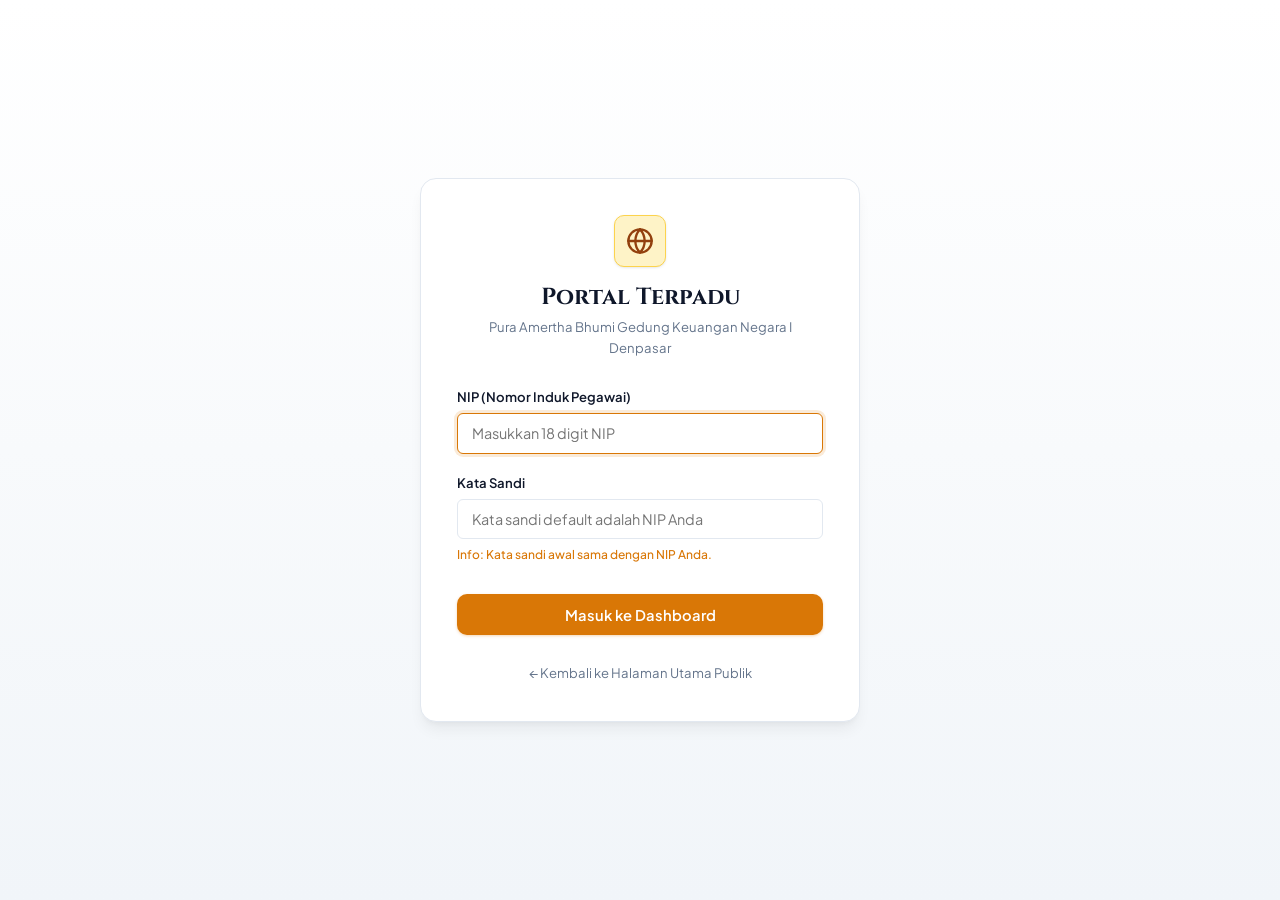
==== admin.html @ b2fc0543 "init" ====
<!DOCTYPE html>
<html lang="id">
<head>
  <meta charset="UTF-8">
  <meta name="viewport" content="width=device-width, initial-scale=1.0">
  <title>Dashboard Portal Terpadu | Pura Amertha Bhumi GKN I Denpasar</title>
  <link rel="icon" href="data:image/svg+xml,<svg xmlns=%22http://www.w3.org/2000/svg%22 viewBox=%220 0 24 24%22 fill=%22none%22 stroke=%22%23D97706%22 stroke-width=%222%22 stroke-linecap=%22round%22 stroke-linejoin=%22round%22><circle cx=%2212%22 cy=%2212%22 r=%2210%22 fill=%22%23FFFBEB%22/><line x1=%222%22 y1=%2212%22 x2=%2222%22 y2=%2212%22/><path d=%22M12 2a15.3 15.3 0 0 1 4 10 15.3 15.3 0 0 1-4 10 15.3 15.3 0 0 1-4-10 15.3 15.3 0 0 1 4-10z%22/></svg>">
  <link rel="stylesheet" href="css/dashboard.css">
</head>
<body>

  <!-- MOBILE SIDEBAR BACKDROP -->
  <div class="sidebar-backdrop" id="sidebarBackdrop"></div>

  <!-- SIDEBAR NAVIGATION -->
  <aside class="sidebar" id="dashboardSidebar">
    <div class="sidebar-header">
      <div class="sidebar-emblem">
        <svg class="icon" viewBox="0 0 24 24">
          <circle cx="12" cy="12" r="10"></circle>
          <path d="M12 2a14.5 14.5 0 0 0 0 20 14.5 14.5 0 0 0 0-20"></path>
          <path d="M2 12h20"></path>
        </svg>
      </div>
      <div>
        <div class="sidebar-title">Pura Amertha Bhumi</div>
        <div class="sidebar-sub">Integrated Portal</div>
      </div>
    </div>

    <nav class="sidebar-nav">
      <div class="nav-category">Navigasi Utama</div>
      <button class="nav-tab-btn member-only-nav" data-tab="tab-beranda-umat" id="navBerandaUmat" style="display: none;">
        <svg class="icon-sm" viewBox="0 0 24 24"><path d="m3 9 9-7 9 7v11a2 2 0 0 1-2 2H5a2 2 0 0 1-2-2z"></path><polyline points="9 22 9 12 15 12 15 22"></polyline></svg>
        <span>Beranda Umat</span>
      </button>
      <button class="nav-tab-btn active admin-only-nav" data-tab="tab-overview">
        <svg class="icon-sm" viewBox="0 0 24 24"><rect x="3" y="3" width="7" height="7"></rect><rect x="14" y="3" width="7" height="7"></rect><rect x="14" y="14" width="7" height="7"></rect><rect x="3" y="14" width="7" height="7"></rect></svg>
        <span>Ringkasan Dashboard</span>
      </button>

      <div class="nav-category admin-only-nav">Keumatan & CRM</div>
      <button class="nav-tab-btn admin-only-nav" data-tab="tab-crm">
        <svg class="icon-sm" viewBox="0 0 24 24"><path d="M16 21v-2a4 4 0 0 0-4-4H6a4 4 0 0 0-4 4v2"></path><circle cx="9" cy="7" r="4"></circle><path d="M22 21v-2a4 4 0 0 0-3-3.87"></path><path d="M16 3.13a4 4 0 0 1 0 7.75"></path></svg>
        <span>CRM Data Umat</span>
      </button>
      <button class="nav-tab-btn admin-only-nav" data-tab="tab-agenda">
        <svg class="icon-sm" viewBox="0 0 24 24"><rect x="3" y="4" width="18" height="18" rx="2" ry="2"></rect><line x1="16" y1="2" x2="16" y2="6"></line><line x1="8" y1="2" x2="8" y2="6"></line><line x1="3" y1="10" x2="21" y2="10"></line></svg>
        <span>Kegiatan Pura</span>
      </button>

      <div class="nav-category admin-only-nav">Publikasi & CMS</div>
      <button class="nav-tab-btn admin-only-nav" data-tab="tab-artikel">
        <svg class="icon-sm" viewBox="0 0 24 24"><path d="M4 22h16a2 2 0 0 0 2-2V4a2 2 0 0 0-2-2H8a2 2 0 0 0-2 2v16a2 2 0 0 1-2 2Zm0 0a2 2 0 0 1-2-2v-9c0-1.1.9-2 2-2h2"></path><path d="M18 14h-8"></path><path d="M15 18h-5"></path><path d="M10 6h8v4h-8V6Z"></path></svg>
        <span>CMS Warta & Artikel</span>
      </button>
      <button class="nav-tab-btn admin-only-nav" data-tab="tab-galeri">
        <svg class="icon-sm" viewBox="0 0 24 24"><rect width="18" height="18" x="3" y="3" rx="2" ry="2"></rect><circle cx="9" cy="9" r="2"></circle><path d="m21 15-3.086-3.086a2 2 0 0 0-2.828 0L6 21"></path></svg>
        <span>CMS Galeri Foto</span>
      </button>

      <div class="nav-category admin-only-nav">Keuangan Pura</div>
      <button class="nav-tab-btn admin-only-nav" data-tab="tab-kas">
        <svg class="icon-sm" viewBox="0 0 24 24"><circle cx="12" cy="12" r="10"></circle><path d="M16 8h-6a2 2 0 1 0 0 4h4a2 2 0 1 1 0 4H8"></path><line x1="12" y1="6" x2="12" y2="8"></line><line x1="12" y1="16" x2="12" y2="18"></line></svg>
        <span>Kas & Dana Punia</span>
      </button>
      <button class="nav-tab-btn admin-only-nav" data-tab="tab-audit-kas">
        <svg class="icon-sm" viewBox="0 0 24 24"><path d="M14 2H6a2 2 0 0 0-2 2v16a2 2 0 0 0 2 2h12a2 2 0 0 0 2-2V8z"></path><polyline points="14 2 14 8 20 8"></polyline><line x1="16" y1="13" x2="8" y2="13"></line><line x1="16" y1="17" x2="8" y2="17"></line><polyline points="10 9 9 9 8 9"></polyline></svg>
        <span>Log & Audit Kas</span>
      </button>

      <div class="nav-category">Komunikasi & Akun</div>
      <button class="nav-tab-btn" data-tab="tab-pengumuman" id="navPengumuman">
        <svg class="icon-sm" viewBox="0 0 24 24">
          <path d="M18 8A6 6 0 0 0 6 8c0 7-3 9-3 9h18s-3-2-3-9"></path>
          <path d="M13.73 21a2 2 0 0 1-3.46 0"></path>
        </svg>
        <span>Pengumuman Umat</span>
      </button>
      <button class="nav-tab-btn" data-tab="tab-profil" id="navProfil">
        <svg class="icon-sm" viewBox="0 0 24 24">
          <path d="M19 21v-2a4 4 0 0 0-4-4H9a4 4 0 0 0-4 4v2"></path>
          <circle cx="12" cy="7" r="4"></circle>
        </svg>
        <span>Edit Profil Saya</span>
      </button>
    </nav>

    <div class="sidebar-footer">
      <a href="index.html" class="back-portal-btn">
        <svg class="icon-sm" viewBox="0 0 24 24"><circle cx="12" cy="12" r="10"></circle><line x1="2" y1="12" x2="22" y2="12"></line><path d="M12 2a15.3 15.3 0 0 1 4 10 15.3 15.3 0 0 1-4 10 15.3 15.3 0 0 1-4-10 15.3 15.3 0 0 1 4-10z"></path></svg>
        <span>Lihat Portal Publik</span>
      </a>
    </div>
  </aside>

  <!-- MAIN WRAPPER -->
  <div class="main-wrapper">
    <!-- TOPBAR -->
    <header class="topbar">
      <div class="topbar-left">
        <button class="sidebar-mobile-toggle" id="sidebarMobileToggle" aria-label="Toggle Sidebar">
          <svg class="icon" viewBox="0 0 24 24">
            <line x1="3" y1="12" x2="21" y2="12"></line>
            <line x1="3" y1="6" x2="21" y2="6"></line>
            <line x1="3" y1="18" x2="21" y2="18"></line>
          </svg>
        </button>
        <div class="topbar-breadcrumb">
          <span style="font-size: 0.88rem; font-weight: 600; color: var(--text-main);">Pura Amertha Bhumi</span>
          <span style="font-size: 0.75rem; color: var(--text-muted); margin-left: 0.5rem; display: inline-block;">• GKN I Denpasar</span>
        </div>
      </div>

      <div class="topbar-user">
        <div class="user-profile-badge">
          <div class="user-avatar" id="topbarUserAvatar">PB</div>
          <div class="user-details">
            <span class="user-name" id="topbarUserName">Nama Pengguna</span>
            <span class="user-role-tag" id="topbarUserRole">Peran</span>
          </div>
        </div>

        <button class="btn-logout" id="btnLogout">
          Keluar
        </button>
      </div>
    </header>

    <!-- CONTENT AREA -->
    <main class="content-area">

      <!-- ===================================================================
           TAB 0: BERANDA KHUSUS ANGGOTA UMAT (TRANSPARANSI KAS & AGENDA)
           =================================================================== -->
      <section class="tab-pane" id="tab-beranda-umat">
        <div class="view-header">
          <div>
            <h2 id="berandaUmatGreeting">Om Swastyastu, Umat Sedharma</h2>
            <p>Selamat datang di Portal Umat Pura Amertha Bhumi GKN I Denpasar. Akses transparansi kas pura dan agenda persembahyangan bersama.</p>
          </div>
        </div>

        <!-- 3 KPI Grid Transparansi Kas Pura -->
        <div class="kpi-grid" style="margin-bottom: 2rem;">
          <div class="kpi-card">
            <div class="kpi-header">
              <span class="kpi-title">Saldo Kas Pura Saat Ini</span>
              <span class="kpi-badge green">Kas Terkini</span>
            </div>
            <div class="kpi-value" id="umatKasSaldo" style="color: #059669;">Rp 0</div>
            <div class="kpi-footer">
              <span>Dana terkelola transparan</span>
              <span style="font-weight: 600; color: #059669;">Terverifikasi</span>
            </div>
          </div>

          <div class="kpi-card">
            <div class="kpi-header">
              <span class="kpi-title">Total Pemasukan Punia</span>
              <span class="kpi-badge green">+ Masuk</span>
            </div>
            <div class="kpi-value" id="umatKasPemasukan" style="color: #0284C7;">Rp 0</div>
            <div class="kpi-footer">
              <span>Punia rutin & donasi umat</span>
              <span style="color: #0284C7; font-weight: 500;">Bulan Ini</span>
            </div>
          </div>

          <div class="kpi-card">
            <div class="kpi-header">
              <span class="kpi-title">Total Pengeluaran Kas</span>
              <span class="kpi-badge" style="background: #FEF2F2; color: #DC2626; border-color: #FECACA;">- Alokasi</span>
            </div>
            <div class="kpi-value" id="umatKasPengeluaran" style="color: #DC2626;">Rp 0</div>
            <div class="kpi-footer">
              <span>Upakara, banten & sarana</span>
              <span style="color: #DC2626; font-weight: 500;">Bulan Ini</span>
            </div>
          </div>
        </div>

        <!-- Layout 2 Kolom: Transparansi Pengeluaran & Agenda Terdekat -->
        <div class="content-grid-2col" style="gap: 1.5rem;">
          <!-- Kolom 1: Transparansi Pengeluaran Terkini -->
          <div class="editor-card" style="margin-bottom: 0;">
            <div style="display: flex; justify-content: space-between; align-items: center; margin-bottom: 1rem; border-bottom: 1px solid var(--border-subtle); padding-bottom: 0.75rem;">
              <div>
                <h3 style="margin: 0; font-size: 1.05rem;">Alokasi Pengeluaran Kas Terkini</h3>
                <p style="margin: 0.2rem 0 0 0; font-size: 0.8rem; color: var(--text-muted);">Laporan transparansi penggunaan dana punia untuk keperluan pura</p>
              </div>
              <span class="status-badge active" style="font-size: 0.72rem;">Transparan</span>
            </div>

            <div class="table-responsive">
              <table class="data-table" style="font-size: 0.82rem;">
                <thead>
                  <tr>
                    <th>Tanggal</th>
                    <th>Pos Kategori</th>
                    <th>Keterangan Keperluan</th>
                    <th style="text-align: right;">Nominal</th>
                  </tr>
                </thead>
                <tbody id="umatPengeluaranTableBody">
                  <!-- Rendered dynamically -->
                </tbody>
              </table>
            </div>
          </div>

          <!-- Kolom 2: Agenda Acara Terdekat (Tanpa Satker Ngayah) -->
          <div class="editor-card" style="margin-bottom: 0;">
            <div style="display: flex; justify-content: space-between; align-items: center; margin-bottom: 1rem; border-bottom: 1px solid var(--border-subtle); padding-bottom: 0.75rem;">
              <div>
                <h3 style="margin: 0; font-size: 1.05rem;">Agenda & Jadwal Kegiatan Terdekat</h3>
                <p style="margin: 0.2rem 0 0 0; font-size: 0.8rem; color: var(--text-muted);">Jadwal persembahyangan bersama seluruh umat di pura</p>
              </div>
              <button type="button" id="btnShortcutPengumuman" class="btn-action-sm" style="color: var(--primary);">Lihat Pengumuman</button>
            </div>

            <div id="umatAgendaList" style="display: flex; flex-direction: column; gap: 0.85rem;">
              <!-- Rendered dynamically -->
            </div>
          </div>
        </div>
      </section>

      <!-- ===================================================================
           TAB 1: RINGKASAN OVERVIEW
           =================================================================== -->
      <section class="tab-pane active" id="tab-overview">
        <div class="view-header">
          <div>
            <h2>Ringkasan Operasional Pura</h2>
            <p>Statistik real-time umat terdaftar, saldo kas punia, publikasi warta, dan agenda kegiatan pura.</p>
          </div>
        </div>

        <!-- KPI Grid -->
        <div class="kpi-grid">
          <div class="kpi-card">
            <div class="kpi-header">
              <span class="kpi-title">Total Umat Terdaftar</span>
              <span class="kpi-badge green">Aktif</span>
            </div>
            <div class="kpi-value" id="kpiTotalUmat">352</div>
            <div class="kpi-footer">Pegawai & Non-Pegawai GKN I</div>
          </div>

          <div class="kpi-card">
            <div class="kpi-header">
              <span class="kpi-title">Saldo Kas Punia</span>
              <span class="kpi-badge gold">Terkini</span>
            </div>
            <div class="kpi-value" id="kpiSaldoPunia">Rp 47.300.000</div>
            <div class="kpi-footer">Kas Resmi Pura Amertha Bhumi</div>
          </div>

          <div class="kpi-card">
            <div class="kpi-header">
              <span class="kpi-title">Agenda Mendatang</span>
              <span class="kpi-badge gold">Segera</span>
            </div>
            <div class="kpi-value" style="font-size: 1.35rem;">Piodalan Sasih Kadasa</div>
            <div class="kpi-footer">Jadwal Persembahyangan Bersama</div>
          </div>

          <div class="kpi-card">
            <div class="kpi-header">
              <span class="kpi-title">Artikel Terbit (CMS)</span>
              <span class="kpi-badge green">Online</span>
            </div>
            <div class="kpi-value" id="kpiTotalArtikel">4</div>
            <div class="kpi-footer">Warta & Dharma Wacana Publik</div>
          </div>
        </div>

        <!-- Quick Info Grid -->
        <div style="display: grid; grid-template-columns: 1.2fr 0.8fr; gap: 1.5rem;" class="cms-grid">
          <div class="editor-card">
            <h3>Informasi Terkini Pengurus Pura</h3>
            <p style="color: var(--text-secondary); font-size: 0.88rem; margin-bottom: 1.25rem;">
              Selamat datang di Dashboard Terpadu Pura Amertha Bhumi GKN I Denpasar. Sistem ini menghubungkan database pendaftaran umat dari seluruh kantor vertikal Kementerian Keuangan di Gedung Keuangan Negara I Denpasar, transparansi kas punia, dan sistem publikasi konten otomatis ke Google Drive.
            </p>
            <div style="background: var(--bg-accent-soft); border-left: 3px solid var(--primary); padding: 0.85rem 1rem; border-radius: 4px; font-size: 0.82rem; color: var(--primary-dark);">
              <strong>Tips Efisiensi Foto:</strong> Fitur unggah foto dokumentasi di menu <em>CMS Galeri Foto</em> otomatis memperkecil ukuran foto kamera ponsel Anda sehingga kapasitas Google Drive Pura tetap hemat dan tidak boros kuota!
            </div>
          </div>

          <div class="editor-card">
            <h3>Distribusi Satker Umat GKN I</h3>
            <ul style="list-style: none; display: flex; flex-direction: column; gap: 0.65rem; font-size: 0.85rem;">
              <li style="display: flex; justify-content: space-between; border-bottom: 1px solid var(--border-color); padding-bottom: 0.35rem;">
                <span style="color: var(--text-secondary);">DJP (KPP Denpasar Timur & Barat, Kanwil)</span>
                <strong style="color: var(--primary-dark);">142 Umat</strong>
              </li>
              <li style="display: flex; justify-content: space-between; border-bottom: 1px solid var(--border-color); padding-bottom: 0.35rem;">
                <span style="color: var(--text-secondary);">DJBC (KPPBC Denpasar & Kanwil Bali)</span>
                <strong style="color: var(--primary-dark);">88 Umat</strong>
              </li>
              <li style="display: flex; justify-content: space-between; border-bottom: 1px solid var(--border-color); padding-bottom: 0.35rem;">
                <span style="color: var(--text-secondary);">DJKN (KPKNL Denpasar & Kanwil)</span>
                <strong style="color: var(--primary-dark);">54 Umat</strong>
              </li>
              <li style="display: flex; justify-content: space-between; border-bottom: 1px solid var(--border-color); padding-bottom: 0.35rem;">
                <span style="color: var(--text-secondary);">DJPb & BDK Denpasar</span>
                <strong style="color: var(--primary-dark);">45 Umat</strong>
              </li>
              <li style="display: flex; justify-content: space-between;">
                <span style="color: var(--text-secondary);">PPNPN & Tenaga Pendukung</span>
                <strong style="color: var(--primary-dark);">23 Umat</strong>
              </li>
            </ul>
          </div>
        </div>
      </section>

      <!-- ===================================================================
           TAB 2: CRM DATA UMAT
           =================================================================== -->
      <section class="tab-pane" id="tab-crm">
        <div class="view-header">
          <div>
            <h2>Database Keumatan (CRM Umat)</h2>
            <p>Kelola seluruh data pegawai dan non-pegawai umat Hindu yang terdaftar di lingkungan GKN I Denpasar.</p>
          </div>
          <div style="display: flex; gap: 0.5rem; align-items: center;">
            <button class="btn btn-primary btn-sm" id="btnTambahAnggota" style="display: none;">
              <svg class="icon-sm" viewBox="0 0 24 24"><line x1="12" y1="5" x2="12" y2="19"></line><line x1="5" y1="12" x2="19" y2="12"></line></svg>
              Tambah Anggota
            </button>
            <button class="btn btn-outline btn-sm" id="btnExportCrm">
              Ekspor Data
            </button>
          </div>
        </div>

        <div class="table-card">
          <div class="table-toolbar">
            <div class="table-filters" style="display: flex; gap: 0.75rem; align-items: center; flex-wrap: wrap;">
              <div style="display: flex; align-items: center; gap: 0.4rem;">
                <label style="font-size: 0.8rem; color: var(--text-muted);">Satker:</label>
                <select class="filter-select" id="crmSatkerFilter">
                  <option value="ALL">Semua Satuan Kerja</option>
                  <option value="DJP">DJP (Pajak)</option>
                  <option value="DJBC">DJBC (Bea Cukai)</option>
                  <option value="DJKN">DJKN (Kekayaan Negara)</option>
                  <option value="DJPb">DJPb (Perbendaharaan)</option>
                  <option value="BDK">BDK Denpasar</option>
                </select>
              </div>
              <div style="display: flex; align-items: center; gap: 0.4rem;">
                <label style="font-size: 0.8rem; color: var(--text-muted);">Status:</label>
                <select class="filter-select" id="crmStatusFilter">
                  <option value="ALL">Semua Status</option>
                  <option value="Aktif">Aktif</option>
                  <option value="Menunggu Verifikasi">Menunggu Verifikasi</option>
                  <option value="Nonaktif">Nonaktif (Pensiun/Mutasi)</option>
                </select>
              </div>
              <div style="display: flex; align-items: center; gap: 0.4rem;">
                <label style="font-size: 0.8rem; color: var(--text-muted);">Peran:</label>
                <select class="filter-select" id="crmRoleFilter">
                  <option value="ALL">Semua Peran</option>
                  <option value="admin">Super Admin</option>
                  <option value="secretary">Sekretaris</option>
                  <option value="finance">Bendahara</option>
                  <option value="humas">Humas & Publikasi</option>
                  <option value="member">Anggota Umat</option>
                </select>
              </div>
            </div>

            <div>
              <input type="text" placeholder="Filter nama / NIP..." class="form-control-dash" id="crmSearchInput" style="width: 200px; padding: 0.4rem 0.75rem; font-size: 0.82rem;">
            </div>
          </div>

          <div class="table-responsive">
            <table class="data-table">
              <thead>
                <tr>
                  <th>Nama</th>
                  <th>Asal Satker</th>
                  <th>Peran Akun</th>
                  <th>Kontak WA</th>
                  <th>Status</th>
                  <th style="text-align: center; width: 190px;">Aksi</th>
                </tr>
              </thead>
              <tbody id="crmTableBody">
                <!-- Rendered dynamically -->
              </tbody>
            </table>
          </div>
        </div>
      </section>

      <!-- ===================================================================
           TAB 3: CMS WARTA & ARTIKEL
           =================================================================== -->
      <section class="tab-pane" id="tab-artikel">
        <div class="view-header">
          <div>
            <h2>CMS Warta & Artikel</h2>
            <p>Tulis artikel rohani, liputan upacara, dan pengumuman untuk ditampilkan di halaman depan.</p>
          </div>
        </div>

        <div class="cms-grid">
          <!-- Editor Form -->
          <div class="editor-card" id="articleEditorCard">
            <div style="display: flex; align-items: center; justify-content: space-between; margin-bottom: 1rem;">
              <h3 id="formArticleHeading" style="margin: 0;">Tulis Artikel Baru</h3>
              <span id="badgeEditMode" style="display: none; background: rgba(59, 130, 246, 0.15); color: #2563EB; border: 1px solid rgba(59, 130, 246, 0.3); padding: 0.2rem 0.6rem; border-radius: 9999px; font-size: 0.72rem; font-weight: 700;">Mode Edit</span>
            </div>

            <div id="articleEditBanner" style="display: none; background: rgba(59, 130, 246, 0.08); border: 1px solid rgba(59, 130, 246, 0.25); border-radius: 8px; padding: 0.75rem 1rem; margin-bottom: 1rem; align-items: center; justify-content: space-between;">
              <div style="font-size: 0.82rem; color: #1E40AF;">
                Sedang mengedit: <strong id="articleEditTitleText"></strong>
              </div>
              <button type="button" id="btnCancelEditArticle" class="btn-action-sm" style="background: #FFFFFF; color: #475569; border-color: #CBD5E1; cursor: pointer;">Batal Edit</button>
            </div>

            <form id="formCmsArticle">
              <input type="hidden" id="editArticleIndex" value="-1">

              <div class="form-group-dash">
                <label for="artTitle">Judul Artikel *</label>
                <input type="text" id="artTitle" name="artTitle" class="form-control-dash" placeholder="Contoh: Makna Filosofis Piodalan Rahina Purnama" required>
              </div>

              <div style="display: grid; grid-template-columns: 1fr 1fr; gap: 1rem;">
                <div class="form-group-dash">
                  <label for="artCategory">Kategori *</label>
                  <select id="artCategory" name="artCategory" class="form-control-dash">
                    <option value="Warta Kegiatan">Warta Kegiatan</option>
                    <option value="Dharma Wacana">Dharma Wacana</option>
                    <option value="Liputan Upacara">Liputan Upacara</option>
                    <option value="Informasi Hari Raya">Informasi Hari Raya</option>
                  </select>
                </div>
                <div class="form-group-dash">
                  <label for="artStatus">Status Publikasi</label>
                  <select id="artStatus" name="artStatus" class="form-control-dash">
                    <option value="Published">Published (Tayang)</option>
                    <option value="Draft">Draft (Simpan Sementara)</option>
                  </select>
                </div>
              </div>

              <div class="form-group-dash">
                <label for="artImage">URL Foto Sampul (Thumbnail)</label>
                <input type="url" id="artImage" name="artImage" class="form-control-dash" placeholder="https://... atau biarkan kosong untuk gambar default">
              </div>

              <!-- Pin as Hero Article Spotlight -->
              <div class="form-group-dash" style="background: rgba(212, 160, 36, 0.08); border: 1px solid rgba(212, 160, 36, 0.25); border-radius: 8px; padding: 0.75rem 1rem;">
                <label for="artIsHero" style="display: flex; align-items: center; gap: 0.6rem; cursor: pointer; margin: 0; font-weight: 600; color: #B45309;">
                  <input type="checkbox" id="artIsHero" name="artIsHero" style="width: 18px; height: 18px; accent-color: #D97706; cursor: pointer;">
                  <span>📌 Sematkan sebagai <strong>Berita Utama (Hero Front End)</strong></span>
                </label>
                <p style="font-size: 0.75rem; color: var(--text-muted); margin: 0.35rem 0 0 1.8rem;">
                  Artikel ini akan disorot besar di bagian depan portal utama secara terpisah dari katalog warta reguler.
                </p>
              </div>

              <div class="form-group-dash">
                <label for="artContent">Isi Teks Artikel *</label>
                <textarea id="artContent" name="artContent" class="form-control-dash" placeholder="Tuliskan materi berita, warta kegiatan, atau dharma wacana di sini..." required></textarea>
              </div>

              <button type="submit" id="btnSubmitArticleForm" class="btn btn-primary" style="width: 100%;">
                Simpan & Publikasikan Artikel
              </button>
            </form>
          </div>

          <!-- Existing Articles List -->
          <div class="editor-card">
            <h3>Daftar Artikel Aktif</h3>
            <div class="table-responsive">
              <table class="data-table" style="font-size: 0.82rem;">
                <thead>
                  <tr>
                    <th>Judul</th>
                    <th>Kategori</th>
                    <th>Tanggal</th>
                    <th>Status</th>
                    <th>Sorotan Depan</th>
                    <th>Aksi</th>
                  </tr>
                </thead>
                <tbody id="cmsArticlesTableBody">
                  <!-- Rendered dynamically -->
                </tbody>
              </table>
                  <!-- Rendered dynamically -->
                </tbody>
              </table>
            </div>
          </div>
        </div>
      </section>

      <!-- ===================================================================
           TAB 4: CMS GALERI FOTO (SMART CLIENT-SIDE RESIZER)
           =================================================================== -->
      <section class="tab-pane" id="tab-galeri">
        <div class="view-header">
          <div>
            <h2>CMS Galeri & Dokumentasi Kegiatan</h2>
            <p>Unggah foto kegiatan pura dengan kompresi otomatis untuk menghemat ruang Google Drive.</p>
          </div>
        </div>

        <div class="cms-grid">
          <!-- Upload Form with Smart Resizer -->
          <div class="editor-card">
            <h3>Unggah Foto Dokumentasi Baru</h3>
            <form id="formCmsGallery">
              <div class="form-group-dash">
                <label for="galTitle">Keterangan / Nama Kegiatan *</label>
                <input type="text" id="galTitle" name="galTitle" class="form-control-dash" placeholder="Contoh: Persembahyangan Bersama Rahina Tilem" required>
              </div>

              <div class="form-group-dash">
                <label>Pilih Berkas Foto (Otomatis Di-Resize)</label>
                <input type="file" id="galleryFileInput" accept="image/*" style="display: none;">
                <div class="upload-dropzone" id="galleryDropzone">
                  <div class="dropzone-icon">
                    <svg class="icon-lg" viewBox="0 0 24 24"><path d="M21 15v4a2 2 0 0 1-2 2H5a2 2 0 0 1-2-2v-4"></path><polyline points="17 8 12 3 7 8"></polyline><line x1="12" y1="3" x2="12" y2="15"></line></svg>
                  </div>
                  <div class="dropzone-text">Klik di sini untuk memilih foto kamera/ponsel</div>
                  <div class="dropzone-hint">⚡ Foto otomatis dikompresi ke 1280px (Hemat ~85% Drive)</div>
                </div>

                <!-- Preview Box & Statistics -->
                <div class="preview-container" id="galleryPreviewBox" style="display: none;">
                  <img src="" class="preview-img" id="galleryPreviewImg" alt="Preview">
                  <div class="preview-stats" id="galleryPreviewStats">
                    <!-- Stats populated via JS -->
                  </div>
                </div>
              </div>

              <div class="form-group-dash">
                <label for="galExternalUrl">Atau Masukkan URL Gambar Eksternal</label>
                <input type="url" id="galExternalUrl" name="galExternalUrl" class="form-control-dash" placeholder="https://...">
              </div>

              <button type="submit" class="btn btn-primary" style="width: 100%;">
                Unggah & Simpan ke Galeri Pura
              </button>
            </form>
          </div>

          <!-- Existing Gallery Grid -->
          <div class="editor-card">
            <h3>Foto Galeri Tersimpan</h3>
            <div style="display: grid; grid-template-columns: repeat(auto-fill, minmax(130px, 1fr)); gap: 0.85rem;" id="cmsGalleryGrid">
              <!-- Rendered dynamically -->
            </div>
          </div>
        </div>
      </section>

      <!-- ===================================================================
           TAB 5: KAS & DANA PUNIA
           =================================================================== -->
      <section class="tab-pane" id="tab-kas">
        <div class="view-header" style="flex-wrap: wrap; gap: 1rem;">
          <div>
            <h2>Buku Kas & Dana Punia</h2>
            <p>Catatan mutasi pemasukan dan pengeluaran kas Pura Amertha Bhumi GKN I Denpasar.</p>
          </div>
          <div style="display: flex; align-items: center; gap: 1.25rem;">
            <div style="text-align: right; background: var(--bg-card); padding: 0.5rem 1rem; border-radius: var(--radius-md); border: 1px solid var(--border-color);">
              <div style="font-size: 0.72rem; text-transform: uppercase; letter-spacing: 0.5px; color: var(--text-muted); font-weight: 600;">Saldo Riil Kas</div>
              <div style="font-size: 1.4rem; font-weight: 700; color: #059669;" id="dashKasSaldo">Rp 0</div>
            </div>
            <button class="btn btn-primary" id="btnOpenKasModal" style="display: inline-flex; align-items: center; gap: 0.5rem; white-space: nowrap;">
              <svg class="icon-sm" viewBox="0 0 24 24"><line x1="12" y1="5" x2="12" y2="19"></line><line x1="5" y1="12" x2="19" y2="12"></line></svg>
              <span>Catat Transaksi Baru</span>
            </button>
          </div>
        </div>

        <div class="editor-card" style="margin-top: 0.5rem;">
          <div style="display: flex; justify-content: space-between; align-items: center; margin-bottom: 1rem; flex-wrap: wrap; gap: 0.75rem;">
            <h3 style="margin: 0; font-size: 1.1rem;">Buku Kas Terkini</h3>
            <div style="display: flex; gap: 0.75rem; align-items: center;">
              <select id="filterKasJenis" class="form-control" style="width: 150px; font-size: 0.85rem; padding: 0.4rem 0.65rem;">
                <option value="ALL">Semua Mutasi</option>
                <option value="Masuk">Pemasukan (+)</option>
                <option value="Keluar">Pengeluaran (-)</option>
              </select>
            </div>
          </div>
          <div class="table-responsive">
            <table class="data-table" style="font-size: 0.85rem; width: 100%;">
              <thead>
                <tr>
                  <th style="width: 110px;">Tanggal</th>
                  <th style="width: 95px;">Jenis</th>
                  <th style="width: 165px;">Kategori</th>
                  <th>Keterangan</th>
                  <th style="width: 150px; text-align: right;">Nominal</th>
                  <th style="text-align: center; width: 130px;">Aksi</th>
                </tr>
              </thead>
              <tbody id="kasTableBody">
                <!-- Rendered dynamically -->
              </tbody>
            </table>
          </div>
        </div>
      </section>

      <!-- ===================================================================
           TAB AUDIT KAS: LOG & AUDIT MUTASI KAS (UNTUK PENGURUS / AUDIT)
           =================================================================== -->
      <section class="tab-pane" id="tab-audit-kas">
        <div class="view-header">
          <div>
            <h2>Log & Audit Transaksi Kas</h2>
            <p>Jejak rekam akuntabilitas mutasi keuangan pura. Mencatat setiap penambahan dan penghapusan transaksi beserta alasan untuk keperluan audit internal.</p>
          </div>
          <div style="display: flex; gap: 0.5rem;">
            <button class="btn btn-secondary" id="btnExportAuditLog">
              <svg class="icon-sm" viewBox="0 0 24 24"><path d="M21 15v4a2 2 0 0 1-2 2H5a2 2 0 0 1-2-2v-4"></path><polyline points="7 10 12 15 17 10"></polyline><line x1="12" y1="15" x2="12" y2="3"></line></svg>
              Ekspor Log Audit
            </button>
          </div>
        </div>

        <div class="editor-card">
          <div style="display: flex; justify-content: space-between; align-items: center; margin-bottom: 1.25rem; flex-wrap: wrap; gap: 0.75rem;">
            <div style="display: flex; gap: 0.75rem; align-items: center;">
              <select id="filterAuditAction" class="form-control" style="width: 170px; font-size: 0.85rem;">
                <option value="ALL">Semua Aksi</option>
                <option value="TAMBAH">Tambah Transaksi</option>
                <option value="HAPUS">Hapus Transaksi</option>
              </select>
            </div>
            <div style="color: var(--text-muted); font-size: 0.8rem;" id="auditLogCount">
              Menampilkan riwayat aktivitas
            </div>
          </div>

          <div class="table-responsive">
            <table class="data-table" style="font-size: 0.82rem;">
              <thead>
                <tr>
                  <th style="width: 150px;">Waktu & Tanggal</th>
                  <th>Aktor (Pengurus)</th>
                  <th style="width: 100px; text-align: center;">Aksi</th>
                  <th>Rincian Transaksi</th>
                  <th>Alasan / Keterangan Audit</th>
                </tr>
              </thead>
              <tbody id="auditTableBody">
                <!-- Rendered dynamically -->
              </tbody>
            </table>
          </div>
        </div>
      </section>

      <!-- ===================================================================
           TAB 6: JADWAL KEGIATAN PURA AMERTHA BHUMI
           =================================================================== -->
      <section class="tab-pane" id="tab-agenda">
        <div class="view-header">
          <div>
            <h2>Jadwal Kegiatan Pura Amertha Bhumi</h2>
            <p>Jadwal persembahyangan bersama, upacara rerahinan, dan kegiatan keumatan seluruh umat Pura Amertha Bhumi GKN I Denpasar.</p>
          </div>
        </div>

        <div class="cms-card">
          <div class="cms-card-header" style="display: flex; justify-content: space-between; align-items: center; flex-wrap: wrap; gap: 0.75rem;">
            <div>
              <h3 style="margin: 0; font-size: 1.15rem;">Jadwal Kegiatan Pura Amertha Bhumi</h3>
              <p style="margin: 0.25rem 0 0 0; font-size: 0.82rem; color: var(--text-muted);">Daftar persembahyangan bersama, upacara rerahinan, dan kegiatan keumatan di Pura Amertha Bhumi.</p>
            </div>
            <div id="agendaAdminAction">
              <button class="btn btn-primary" id="btnTambahAgenda">
                <svg class="icon-sm" viewBox="0 0 24 24"><line x1="12" y1="5" x2="12" y2="19"></line><line x1="5" y1="12" x2="19" y2="12"></line></svg>
                <span>+ Tambah Kegiatan Baru</span>
              </button>
            </div>
          </div>
          <div class="table-responsive">
            <table class="data-table">
              <thead>
                <tr>
                  <th>Nama Kegiatan</th>
                  <th>Hari / Tanggal</th>
                  <th>Waktu</th>
                  <th>Lokasi</th>
                  <th>Keterangan / Dresscode</th>
                  <th id="thAgendaAksi" style="text-align: center; width: 130px;">Aksi</th>
                </tr>
              </thead>
              <tbody id="agendaTableBody">
                <!-- Diisi otomatis oleh js/admin.js -->
              </tbody>
            </table>
          </div>
        </div>
      </section>

      <!-- ===================================================================
           TAB: PENGUMUMAN & BROADCAST UMAT
           =================================================================== -->
      <section class="tab-pane" id="tab-pengumuman">
        <div class="view-header">
          <div>
            <h2>Pengumuman & Broadcast Umat</h2>
            <p>Informasi resmi, agenda kegiatan ngayah, dan rerahinan dari Pengurus Pura Amertha Bhumi.</p>
          </div>
          <div id="broadcastAdminAction" style="display: none;">
            <button class="btn btn-primary" id="btnToggleBroadcastForm">
              <svg class="icon-sm" viewBox="0 0 24 24"><line x1="12" y1="5" x2="12" y2="19"></line><line x1="5" y1="12" x2="19" y2="12"></line></svg>
              <span>Buat Siaran Baru (Sekretaris)</span>
            </button>
          </div>
        </div>

        <!-- Form Broadcast Baru (Khusus Role Sekretaris & Admin) -->
        <div class="cms-card" id="broadcastCreatorBox" style="display: none; margin-bottom: 2rem; border-left: 4px solid var(--primary);">
          <div class="cms-card-header">
            <div>
              <h3>Buat Siaran Pengumuman Resmi (Sekretaris)</h3>
              <p>Pesan ini akan disiarkan ke seluruh umat di dashboard anggota dan portal internal.</p>
            </div>
          </div>
          <form id="broadcastForm" style="padding: 1.5rem;">
            <div class="form-row">
              <div class="form-group" style="flex: 2;">
                <label for="broadcastJudul">Judul Pengumuman *</label>
                <input type="text" id="broadcastJudul" required placeholder="Contoh: Jadwal Ngayah Persiapan Piodalan Padmasana...">
              </div>
              <div class="form-group" style="flex: 1;">
                <label for="broadcastKategori">Kategori Label *</label>
                <select id="broadcastKategori" required>
                  <option value="kegiatan">Kegiatan & Ngayah</option>
                  <option value="penting">Penting / Mendesak</option>
                  <option value="rerahinan">Rerahinan & Puja</option>
                  <option value="umum">Umum & Warta</option>
                </select>
              </div>
            </div>

            <div class="form-row">
              <div class="form-group" style="flex: 1;">
                <label for="broadcastTanggal">Tanggal Pelaksanaan / Berlaku</label>
                <input type="text" id="broadcastTanggal" placeholder="Contoh: Sabtu, 28 Oktober 2026 atau Segera">
              </div>
              <div class="form-group" style="flex: 1;">
                <label for="broadcastLink">Tautan Eksternal / WhatsApp Group (Opsional)</label>
                <input type="url" id="broadcastLink" placeholder="https://chat.whatsapp.com/... atau link Drive">
              </div>
              <div class="form-group" style="flex: 0.7; display: flex; flex-direction: column; justify-content: flex-end;">
                <label style="display: flex; align-items: center; gap: 0.5rem; cursor: pointer; font-size: 0.85rem; padding-bottom: 0.65rem;">
                  <input type="checkbox" id="broadcastPinned" checked>
                  <strong>Sematkan di Atas (Pin)</strong>
                </label>
              </div>
            </div>

            <div class="form-group">
              <label for="broadcastIsi">Isi Pengumuman Lengkap *</label>
              <textarea id="broadcastIsi" rows="4" required placeholder="Tuliskan detail pengumuman, pembagian giliran satker, pakaian adat persembahyangan, atau arahan pengurus..."></textarea>
            </div>

            <div style="display: flex; justify-content: flex-end; gap: 0.75rem;">
              <button type="button" class="btn btn-secondary" id="btnCancelBroadcast">Batal</button>
              <button type="submit" class="btn btn-primary">
                <svg class="icon-sm" viewBox="0 0 24 24"><line x1="22" y1="2" x2="11" y2="13"></line><polygon points="22 2 15 22 11 13 2 9 22 2"></polygon></svg>
                <span>Siarkan Pengumuman Sekarang</span>
              </button>
            </div>
          </form>
        </div>

        <!-- Daftar Broadcast Feed -->
        <div class="broadcast-feed" id="broadcastFeedList">
          <!-- Diisi otomatis oleh js/admin.js -->
        </div>
      </section>

      <!-- ===================================================================
           TAB: EDIT PROFIL SAYA & KEAMANAN AKUN
           =================================================================== -->
      <section class="tab-pane" id="tab-profil">
        <div class="view-header">
          <div>
            <h2>Edit Profil Saya & Akun</h2>
            <p>Perbarui identitas kepegawaian Anda di lingkungan GKN I Denpasar dan kata sandi login.</p>
          </div>
        </div>

        <div class="profile-layout-grid">
          <!-- Kolom Kiri: Kartu Ringkasan Akun -->
          <div class="profile-card-user">
            <div class="profile-large-avatar" id="profileAvatarPreview">PB</div>
            
            <div style="display: flex; gap: 0.4rem; justify-content: center; margin-bottom: 1rem; flex-wrap: wrap;">
              <button type="button" class="btn btn-secondary btn-sm" id="btnAmbilFotoWebcam" style="font-size: 0.76rem; padding: 0.35rem 0.65rem;" title="Ambil Foto dengan Kamera HP atau Webcam Komputer">
                <svg class="icon-sm" viewBox="0 0 24 24"><path d="M23 19a2 2 0 0 1-2 2H3a2 2 0 0 1-2-2V8a2 2 0 0 1 2-2h4l2-3h6l2 3h4a2 2 0 0 1 2 2z"></path><circle cx="12" cy="13" r="4"></circle></svg>
                Ambil Foto
              </button>
              <label for="profFotoFileInput" class="btn btn-secondary btn-sm" style="font-size: 0.76rem; padding: 0.35rem 0.65rem; cursor: pointer; margin: 0;" title="Pilih berkas foto dari perangkat">
                <svg class="icon-sm" viewBox="0 0 24 24"><path d="M21 15v4a2 2 0 0 1-2 2H5a2 2 0 0 1-2-2v-4"></path><polyline points="17 8 12 3 7 8"></polyline><line x1="12" y1="3" x2="12" y2="15"></line></svg>
                Pilih Berkas
              </label>
              <input type="file" id="profFotoFileInput" accept="image/*" style="display: none;">
              <input type="file" id="profFotoCameraMobile" accept="image/*" capture="user" style="display: none;">
            </div>

            <h3 class="profile-user-name" id="profileOverviewName">Nama Umat</h3>
            <div class="profile-user-nip" id="profileOverviewNip">NIP. -</div>
            <div class="profile-role-pill" id="profileOverviewRole">Anggota Umat GKN I</div>

            <div class="profile-quick-stats">
              <div class="profile-stat-row">
                <span>Unit / Satker:</span>
                <strong id="profileOverviewSatker">-</strong>
              </div>
              <div class="profile-stat-row">
                <span>Jabatan:</span>
                <strong id="profileOverviewJabatan">-</strong>
              </div>
              <div class="profile-stat-row">
                <span>Status Keanggotaan:</span>
                <strong style="color: var(--success-text);">Terverifikasi Aktif</strong>
              </div>
            </div>

            <div style="margin-top: 1.25rem; background: #FEF3C7; border: 1px solid #FDE68A; border-radius: var(--radius-sm); padding: 0.85rem; font-size: 0.76rem; color: #92400E; text-align: left; line-height: 1.5;">
              <strong>Catatan Umat:</strong><br>
              Data profil digunakan oleh Pengurus Pura Amertha Bhumi untuk koordinasi giliran ngayah antar unit dan distribusi punia secara transparan.
            </div>
          </div>

          <!-- Kolom Kanan: Form Edit Data Diri & Ganti Password -->
          <div style="display: flex; flex-direction: column; gap: 1.5rem;">
            
            <!-- Card Data Diri -->
            <div class="cms-card">
              <div class="cms-card-header">
                <div>
                  <h3>Data Diri & Kepegawaian</h3>
                  <p>Pastikan nama dan kontak WhatsApp Anda selalu aktif untuk kemudahan koordinasi.</p>
                </div>
              </div>
              <form id="profileForm" style="padding: 1.5rem;">
                <div class="form-row">
                  <div class="form-group" style="flex: 1.2;">
                    <label for="profNama">Nama Lengkap (dengan Gelar) *</label>
                    <input type="text" id="profNama" required placeholder="Nama Lengkap">
                  </div>
                  <div class="form-group" style="flex: 1;">
                    <label for="profNip">Nomor Induk Pegawai (NIP)</label>
                    <input type="text" id="profNip" readonly disabled style="background: var(--bg-card-subtle); color: var(--text-muted); cursor: not-allowed;">
                  </div>
                </div>

                <div class="form-row">
                  <div class="form-group" style="flex: 1.2;">
                    <label for="profSatker">Unit Kerja / Satker GKN I Denpasar *</label>
                    <select id="profSatker" required>
                      <option value="Kanwil DJPb Provinsi Bali">Kanwil DJPb Provinsi Bali</option>
                      <option value="KPP Pratama Denpasar Timur (DJP)">KPP Pratama Denpasar Timur (DJP)</option>
                      <option value="KPP Pratama Denpasar Barat (DJP)">KPP Pratama Denpasar Barat (DJP)</option>
                      <option value="KPPBC TMP A Denpasar (DJBC)">KPPBC TMP A Denpasar (DJBC)</option>
                      <option value="KPKNL Denpasar (DJKN)">KPKNL Denpasar (DJKN)</option>
                      <option value="Balai Diklat Keuangan (BDK) Denpasar">Balai Diklat Keuangan (BDK) Denpasar</option>
                      <option value="Sekretariat Perwakilan Kemenkeu Bali">Sekretariat Perwakilan Kemenkeu Bali</option>
                      <option value="Lainnya di Lingkungan GKN I">Lainnya di Lingkungan GKN I</option>
                    </select>
                  </div>
                  <div class="form-group" style="flex: 1;">
                    <label for="profJabatan">Jabatan / Seksi</label>
                    <input type="text" id="profJabatan" placeholder="Contoh: Pelaksana / Penata Muda">
                  </div>
                </div>

                <div class="form-row">
                  <div class="form-group" style="flex: 1;">
                    <label for="profWhatsapp">Nomor WhatsApp Aktif *</label>
                    <input type="tel" id="profWhatsapp" required placeholder="08xxxxxxxxxx">
                  </div>
                  <div class="form-group" style="flex: 1.5;">
                    <label for="profAlamat">Alamat Domisili di Bali</label>
                    <input type="text" id="profAlamat" placeholder="Contoh: Jl. Hayam Wuruk No. 12, Denpasar">
                  </div>
                </div>

                <div style="display: flex; justify-content: flex-end; margin-top: 0.5rem;">
                  <button type="submit" class="btn btn-primary">
                    <svg class="icon-sm" viewBox="0 0 24 24"><path d="M19 21H5a2 2 0 0 1-2-2V5a2 2 0 0 1 2-2h11l5 5v11a2 2 0 0 1-2 2z"></path><polyline points="17 21 17 13 7 13 7 21"></polyline><polyline points="7 3 7 8 15 8"></polyline></svg>
                    <span>Simpan Perubahan Profil</span>
                  </button>
                </div>
              </form>
            </div>

            <!-- Card Ganti Password -->
            <div class="cms-card">
              <div class="cms-card-header">
                <div>
                  <h3>Keamanan Akun & Kata Sandi</h3>
                  <p>Ganti kata sandi bawaan (default NIP) untuk melindungi akun Anda.</p>
                </div>
              </div>
              <form id="passwordForm" style="padding: 1.5rem;">
                <div class="form-row">
                  <div class="form-group" style="flex: 1;">
                    <label for="passLama">Kata Sandi Saat Ini *</label>
                    <input type="password" id="passLama" required placeholder="Masukkan kata sandi saat ini">
                  </div>
                  <div class="form-group" style="flex: 1;">
                    <label for="passBaru">Kata Sandi Baru *</label>
                    <input type="password" id="passBaru" required placeholder="Minimal 6 karakter">
                  </div>
                  <div class="form-group" style="flex: 1;">
                    <label for="passKonfirmasi">Konfirmasi Kata Sandi Baru *</label>
                    <input type="password" id="passKonfirmasi" required placeholder="Ulangi kata sandi baru">
                  </div>
                </div>

                <div style="display: flex; justify-content: flex-end; margin-top: 0.5rem;">
                  <button type="submit" class="btn btn-primary">
                    <svg class="icon-sm" viewBox="0 0 24 24"><rect x="3" y="11" width="18" height="11" rx="2" ry="2"></rect><path d="M7 11V7a5 5 0 0 1 10 0v4"></path></svg>
                    <span>Perbarui Kata Sandi</span>
                  </button>
                </div>
              </form>
            </div>

          </div>
        </div>
      </section>

    </main>
  <!-- GLOBAL MODAL POPUP DIALOG -->
  <div class="modal-backdrop" id="globalModalBackdrop">
    <div class="modal-dialog" id="globalModalDialog">
      <div class="modal-header">
        <h3 class="modal-title" id="modalTitle">Detail Data</h3>
        <button class="modal-close-btn" id="modalCloseBtn" aria-label="Tutup">
          <svg class="icon-sm" viewBox="0 0 24 24"><line x1="18" y1="6" x2="6" y2="18"></line><line x1="6" y1="6" x2="18" y2="18"></line></svg>
        </button>
      </div>
      <div class="modal-body" id="modalBody">
        <!-- Dynamic Modal Content -->
      </div>
      <div class="modal-footer" id="modalFooter">
        <button type="button" class="btn btn-secondary" id="modalBtnClose">Tutup</button>
      </div>
    </div>
  </div>

  <!-- FLOATING TOAST NOTIFICATION CONTAINER -->
  <div class="toast-container" id="toastContainer"></div>

  <!-- Scripts -->
  <script src="js/auth.js"></script>
  <script src="js/image-compressor.js"></script>
  <script src="js/admin.js"></script>
  <script>
    // Mobile Sidebar Drawer Toggle
    document.addEventListener("DOMContentLoaded", () => {
      const toggle = document.getElementById("sidebarMobileToggle");
      const sidebar = document.getElementById("dashboardSidebar");
      const backdrop = document.getElementById("sidebarBackdrop");

      function toggleSidebar() {
        sidebar.classList.toggle("open");
        backdrop.classList.toggle("show");
      }

      if (toggle) toggle.addEventListener("click", toggleSidebar);
      if (backdrop) backdrop.addEventListener("click", toggleSidebar);

      // Close sidebar when clicking any navigation tab on mobile
      document.querySelectorAll(".nav-tab-btn").forEach(btn => {
        btn.addEventListener("click", () => {
          if (window.innerWidth <= 768) {
            sidebar.classList.remove("open");
            backdrop.classList.remove("show");
          }
        });
      });
    });
  </script>
</body>
</html>
---- css/dashboard.css ----
/* ==========================================================================
   Pura Amertha Bhumi GKN I Denpasar - Admin Dashboard
   Clean, Bright SaaS UI (Shadcn Light Style)
   Palette: Crisp White, Slate-50, Slate-100, Amber/Gold (#D97706), Dark Slate
   ========================================================================== */

@import url('https://fonts.googleapis.com/css2?family=Plus+Jakarta+Sans:wght@400;500;600;700&family=Cinzel:wght@600;700&display=swap');

:root {
  /* Surfaces (Bright Light Mode) */
  --bg-app: #F8FAFC;          /* slate-50 */
  --bg-sidebar: #FFFFFF;      /* white */
  --bg-card: #FFFFFF;         /* white */
  --bg-card-subtle: #F1F5F9;  /* slate-100 */
  --bg-input: #FFFFFF;

  /* Borders & Shadows */
  --border-color: #E2E8F0;    /* slate-200 */
  --border-focus: #D97706;

  /* Typography */
  --text-main: #0F172A;       /* slate-900 */
  --text-muted: #64748B;      /* slate-500 */
  --text-sub: #94A3B8;        /* slate-400 */

  /* Brand Accents */
  --primary: #D97706;         /* amber-600 */
  --primary-hover: #B45309;   /* amber-700 */
  --primary-light: #FEF3C7;   /* amber-100 */
  --primary-dark: #92400E;

  /* Functional Status */
  --status-active-bg: #ECFDF5;
  --status-active-text: #059669;
  --status-pending-bg: #FFFBEB;
  --status-pending-text: #D97706;
  --status-danger-bg: #FEF2F2;
  --status-danger-text: #DC2626;

  --sidebar-width: 250px;
  --topbar-height: 64px;

  --radius-sm: 6px;
  --radius-md: 10px;
  --radius-lg: 14px;
  --radius-full: 9999px;

  --shadow-xs: 0 1px 2px 0 rgba(0, 0, 0, 0.05);
  --shadow-sm: 0 1px 3px 0 rgba(0, 0, 0, 0.06), 0 1px 2px -1px rgba(0, 0, 0, 0.06);
  --shadow-md: 0 4px 6px -1px rgba(0, 0, 0, 0.06), 0 2px 4px -2px rgba(0, 0, 0, 0.06);
  --shadow-lg: 0 10px 15px -3px rgba(0, 0, 0, 0.08), 0 4px 6px -4px rgba(0, 0, 0, 0.04);

  --transition: all 0.2s cubic-bezier(0.4, 0, 0.2, 1);
}

*, *::before, *::after {
  box-sizing: border-box;
  margin: 0;
  padding: 0;
}

body {
  font-family: 'Plus Jakarta Sans', sans-serif;
  background-color: var(--bg-app);
  color: var(--text-main);
  line-height: 1.5;
  display: flex;
  min-height: 100vh;
  overflow-x: hidden;
  -webkit-font-smoothing: antialiased;
}

/* Buttons (Solid, Thick, Touch-Friendly) */
.btn {
  display: inline-flex;
  align-items: center;
  justify-content: center;
  gap: 0.5rem;
  padding: 0.75rem 1.5rem;
  font-family: inherit;
  font-size: 0.92rem;
  font-weight: 600;
  border-radius: var(--radius-md);
  cursor: pointer;
  border: 1px solid transparent;
  transition: var(--transition);
  text-decoration: none;
  min-height: 46px;
  line-height: 1.2;
}

button[type="submit"].btn-primary,
.btn-primary {
  background-color: var(--primary) !important;
  color: #FFFFFF !important;
  font-weight: 600 !important;
  padding: 0.75rem 1.5rem !important;
  min-height: 46px !important;
  border-radius: var(--radius-md) !important;
  border: 1px solid var(--primary-dark) !important;
  box-shadow: 0 2px 5px rgba(217, 119, 6, 0.25) !important;
}

button[type="submit"].btn-primary:hover,
.btn-primary:hover {
  background-color: var(--primary-hover) !important;
  box-shadow: 0 4px 12px rgba(217, 119, 6, 0.35) !important;
  transform: translateY(-1px);
}

.btn-outline {
  background-color: #FFFFFF;
  border-color: var(--border-color);
  color: var(--text-main);
  box-shadow: var(--shadow-xs);
  min-height: 40px;
}

.btn-outline:hover {
  background-color: var(--bg-card-subtle);
  border-color: var(--primary);
  color: var(--primary);
  transform: translateY(-1px);
}

.btn-sm {
  padding: 0.45rem 0.9rem;
  font-size: 0.82rem;
  min-height: 36px;
}

/* Lucide/Shadcn SVG Icon styling */
.icon,
.icon-sm,
.icon-lg,
.btn svg,
button svg {
  display: inline-block;
  vertical-align: middle;
  stroke-width: 2;
  stroke: currentColor;
  fill: none;
  stroke-linecap: round;
  stroke-linejoin: round;
  flex-shrink: 0;
}

.icon {
  width: 1.2rem;
  height: 1.2rem;
}

.icon-sm,
.btn svg,
button svg {
  width: 1rem;
  height: 1rem;
}

.icon-lg {
  width: 1.5rem;
  height: 1.5rem;
}

/* ==========================================================================
   SIDEBAR (BRIGHT LIGHT)
   ========================================================================== */
.sidebar {
  width: var(--sidebar-width);
  background-color: var(--bg-sidebar);
  border-right: 1px solid var(--border-color);
  display: flex;
  flex-direction: column;
  position: fixed;
  top: 0;
  bottom: 0;
  left: 0;
  z-index: 200;
  transition: var(--transition);
}

.sidebar-header {
  height: var(--topbar-height);
  display: flex;
  align-items: center;
  padding: 0 1.25rem;
  gap: 0.75rem;
  border-bottom: 1px solid var(--border-color);
}

.sidebar-emblem {
  width: 36px;
  height: 36px;
  border-radius: var(--radius-sm);
  background: var(--primary-light);
  border: 1px solid #FCD34D;
  display: flex;
  align-items: center;
  justify-content: center;
  color: var(--primary-dark);
}

.sidebar-title {
  font-size: 0.92rem;
  font-weight: 700;
  color: var(--text-main);
  line-height: 1.2;
}

.sidebar-sub {
  font-size: 0.68rem;
  color: var(--text-muted);
}

.sidebar-nav {
  padding: 1.25rem 0.85rem;
  display: flex;
  flex-direction: column;
  gap: 0.25rem;
  flex: 1;
  overflow-y: auto;
}

.nav-category {
  font-size: 0.68rem;
  font-weight: 700;
  color: var(--text-sub);
  text-transform: uppercase;
  letter-spacing: 0.08em;
  padding: 0.75rem 0.65rem 0.25rem;
}

.nav-tab-btn {
  display: flex;
  align-items: center;
  gap: 0.75rem;
  padding: 0.65rem 0.75rem;
  border-radius: var(--radius-sm);
  color: var(--text-muted);
  text-decoration: none;
  font-size: 0.88rem;
  font-weight: 500;
  border: none;
  background: none;
  width: 100%;
  text-align: left;
  cursor: pointer;
  transition: var(--transition);
}

.nav-tab-btn:hover {
  background-color: var(--bg-card-subtle);
  color: var(--text-main);
}

.nav-tab-btn.active {
  background-color: var(--primary-light);
  color: var(--primary-dark);
  font-weight: 600;
}

.sidebar-footer {
  padding: 0.85rem;
  border-top: 1px solid var(--border-color);
}

.back-portal-btn {
  display: flex;
  align-items: center;
  justify-content: center;
  gap: 0.4rem;
  width: 100%;
  padding: 0.55rem;
  background-color: var(--bg-app);
  border: 1px solid var(--border-color);
  border-radius: var(--radius-sm);
  color: var(--text-muted);
  font-size: 0.8rem;
  font-weight: 500;
  text-decoration: none;
  transition: var(--transition);
}

.back-portal-btn:hover {
  background-color: #FFFFFF;
  color: var(--primary);
  border-color: var(--primary);
}

/* Sidebar Backdrop on Mobile */
.sidebar-backdrop {
  position: fixed;
  inset: 0;
  background: rgba(15, 23, 42, 0.4);
  backdrop-filter: blur(2px);
  z-index: 150;
  display: none;
}

.sidebar-backdrop.show {
  display: block;
}

/* ==========================================================================
   MAIN WRAPPER & TOPBAR (LIGHT)
   ========================================================================== */
.main-wrapper {
  margin-left: var(--sidebar-width);
  flex: 1;
  display: flex;
  flex-direction: column;
  min-height: 100vh;
  width: calc(100% - var(--sidebar-width));
}

.topbar {
  height: var(--topbar-height);
  background-color: #FFFFFF;
  border-bottom: 1px solid var(--border-color);
  display: flex;
  align-items: center;
  justify-content: space-between;
  padding: 0 1.75rem;
  position: sticky;
  top: 0;
  z-index: 90;
}

.topbar-left {
  display: flex;
  align-items: center;
  gap: 1rem;
}

.sidebar-mobile-toggle {
  display: none;
  background: none;
  border: 1px solid var(--border-color);
  padding: 0.4rem;
  border-radius: var(--radius-sm);
  cursor: pointer;
  color: var(--text-main);
  line-height: 0;
}

.topbar-breadcrumb {
  display: flex;
  align-items: center;
  flex-wrap: wrap;
}

.topbar-user {
  display: flex;
  align-items: center;
  gap: 0.85rem;
}

.user-profile-badge {
  display: flex;
  align-items: center;
  gap: 0.65rem;
}

.user-avatar {
  width: 36px;
  height: 36px;
  border-radius: var(--radius-full);
  background: var(--primary-light);
  color: var(--primary-dark);
  border: 1px solid #FCD34D;
  display: flex;
  align-items: center;
  justify-content: center;
  font-weight: 700;
  font-size: 0.85rem;
  flex-shrink: 0;
  overflow: hidden;
}

.user-details {
  display: flex;
  flex-direction: column;
}

.user-name {
  font-size: 0.85rem;
  font-weight: 600;
  color: var(--text-main);
  line-height: 1.25;
}

.user-role-tag {
  font-size: 0.72rem;
  color: var(--text-muted);
  font-weight: 500;
  line-height: 1.2;
}

.btn-logout {
  background: #FFFFFF;
  border: 1px solid var(--border-color);
  color: var(--text-secondary);
  padding: 0.45rem 0.85rem;
  border-radius: var(--radius-sm);
  font-size: 0.82rem;
  font-weight: 600;
  cursor: pointer;
  transition: var(--transition);
  white-space: nowrap;
}

.btn-logout:hover {
  background: var(--danger-bg);
  border-color: #FECACA;
  color: var(--danger-text);
}

/* ==========================================================================
   CONTENT AREA & KPI CARDS (LIGHT)
   ========================================================================== */
.content-area {
  padding: 1.75rem;
  flex: 1;
}

.tab-pane {
  display: none;
}

.tab-pane.active {
  display: block;
}

.view-header {
  display: flex;
  justify-content: space-between;
  align-items: flex-start;
  margin-bottom: 1.5rem;
  flex-wrap: wrap;
  gap: 1rem;
}

.view-header h2 {
  font-size: 1.5rem;
  font-weight: 700;
  color: var(--text-main);
  margin-bottom: 0.2rem;
}

.view-header p {
  color: var(--text-muted);
  font-size: 0.88rem;
}

/* KPI Grid */
.kpi-grid {
  display: grid;
  grid-template-columns: repeat(auto-fit, minmax(220px, 1fr));
  gap: 1.25rem;
  margin-bottom: 1.75rem;
}

.kpi-card {
  background-color: var(--bg-card);
  border: 1px solid var(--border-color);
  border-radius: var(--radius-lg);
  padding: 1.25rem 1.5rem;
  box-shadow: var(--shadow-sm);
  display: flex;
  flex-direction: column;
  justify-content: space-between;
  transition: var(--transition);
}

.kpi-card:hover {
  border-color: #CBD5E1;
  box-shadow: var(--shadow-md);
}

.kpi-header {
  display: flex;
  justify-content: space-between;
  align-items: center;
  margin-bottom: 0.75rem;
}

.kpi-title {
  font-size: 0.78rem;
  color: var(--text-muted);
  font-weight: 600;
  text-transform: uppercase;
  letter-spacing: 0.05em;
}

.kpi-badge {
  font-size: 0.72rem;
  padding: 0.15rem 0.5rem;
  border-radius: var(--radius-full);
  font-weight: 600;
}

.kpi-badge.green {
  background: var(--status-active-bg);
  color: var(--status-active-text);
  border: 1px solid #A7F3D0;
}

.kpi-badge.gold {
  background: var(--primary-light);
  color: var(--primary-dark);
  border: 1px solid #FCD34D;
}

.kpi-value {
  font-size: 1.85rem;
  font-weight: 700;
  color: var(--text-main);
  line-height: 1.2;
}

.kpi-footer {
  font-size: 0.75rem;
  color: var(--text-sub);
  margin-top: 0.35rem;
}

/* ==========================================================================
   TABLES (CRM UMAT - LIGHT SHADCN STYLE)
   ========================================================================== */
.table-card {
  background-color: var(--bg-card);
  border: 1px solid var(--border-color);
  border-radius: var(--radius-lg);
  overflow: hidden;
  box-shadow: var(--shadow-sm);
}

.table-toolbar {
  padding: 1rem 1.25rem;
  display: flex;
  justify-content: space-between;
  align-items: center;
  border-bottom: 1px solid var(--border-color);
  flex-wrap: wrap;
  gap: 0.85rem;
  background-color: #FFFFFF;
}

.table-filters {
  display: flex;
  align-items: center;
  gap: 0.75rem;
}

.filter-select {
  background: var(--bg-app);
  border: 1px solid var(--border-color);
  color: var(--text-main);
  padding: 0.45rem 0.85rem;
  border-radius: var(--radius-sm);
  font-size: 0.82rem;
  outline: none;
}

.filter-select:focus {
  border-color: var(--primary);
}

.table-responsive {
  width: 100%;
  overflow-x: auto;
  -webkit-overflow-scrolling: touch;
}

.data-table {
  width: 100%;
  border-collapse: collapse;
  text-align: left;
  font-size: 0.85rem;
}

.data-table th {
  background-color: var(--bg-card-subtle);
  color: var(--text-muted);
  font-weight: 600;
  font-size: 0.75rem;
  text-transform: uppercase;
  letter-spacing: 0.05em;
  padding: 0.75rem 1.25rem;
  border-bottom: 1px solid var(--border-color);
}

.data-table td {
  padding: 0.85rem 1.25rem;
  border-bottom: 1px solid var(--border-color);
  color: var(--text-main);
  vertical-align: middle;
}

.data-table tbody tr:hover {
  background-color: var(--bg-app);
}

.satker-badge {
  font-size: 0.72rem;
  font-weight: 600;
  padding: 0.2rem 0.5rem;
  border-radius: var(--radius-sm);
  background: var(--bg-card-subtle);
  border: 1px solid var(--border-color);
}

.satker-djp { background: #EFF6FF; border-color: #BFDBFE; color: #1D4ED8; }
.satker-djbc { background: #ECFDF5; border-color: #A7F3D0; color: #047857; }
.satker-djkn { background: #FFFBEB; border-color: #FDE68A; color: #B45309; }
.satker-djpb { background: #F5F3FF; border-color: #DDD6FE; color: #6D28D9; }

.status-badge {
  display: inline-flex;
  align-items: center;
  gap: 0.3rem;
  font-size: 0.72rem;
  font-weight: 600;
  padding: 0.2rem 0.55rem;
  border-radius: var(--radius-full);
}

.status-badge.active {
  background: var(--status-active-bg);
  color: var(--status-active-text);
  border: 1px solid #A7F3D0;
}

.status-badge.pending {
  background: var(--status-pending-bg);
  color: var(--status-pending-text);
  border: 1px solid #FCD34D;
}

.status-badge.inactive {
  background: #F1F5F9;
  color: #64748B;
  border: 1px solid #CBD5E1;
}

.status-badge.danger {
  background: var(--status-danger-bg);
  color: var(--status-danger-text);
  border: 1px solid #FECACA;
}

.btn-action-sm {
  padding: 0.35rem 0.65rem;
  font-size: 0.75rem;
  font-weight: 600;
  border-radius: var(--radius-sm);
  border: 1px solid var(--border-color);
  background: #FFFFFF;
  color: var(--text-main);
  cursor: pointer;
  transition: var(--transition);
}

.btn-action-sm:hover {
  background: var(--primary);
  color: #FFFFFF;
  border-color: var(--primary);
}

.btn-action-sm.btn-edit-kas:hover {
  background: #FFFBEB;
  color: #B45309;
  border-color: #D97706;
}

.btn-action-sm.btn-del-kas:hover {
  background: #FEF2F2;
  color: #DC2626;
  border-color: #EF4444;
}

/* ==========================================================================
   CMS MODULES (LIGHT)
   ========================================================================== */
.cms-grid {
  display: grid;
  grid-template-columns: 1.15fr 0.85fr;
  gap: 1.5rem;
}

.cms-card {
  background: var(--bg-card);
  border: 1px solid var(--border-color);
  border-radius: var(--radius-lg);
  box-shadow: var(--shadow-sm);
  overflow: hidden;
  margin-bottom: 1.5rem;
}

.cms-card-header {
  padding: 1.25rem 1.5rem;
  border-bottom: 1px solid var(--border-color);
  background: #FFFFFF;
  display: flex;
  justify-content: space-between;
  align-items: center;
}

.cms-card-header h3 {
  font-size: 1.05rem;
  font-weight: 700;
  color: var(--text-main);
  margin-bottom: 0.2rem;
}

.cms-card-header p {
  font-size: 0.8rem;
  color: var(--text-muted);
}

/* Modern Form Design System (Shadcn Light Style) */
.form-row {
  display: flex;
  gap: 1.25rem;
  margin-bottom: 1.25rem;
  align-items: flex-start;
}

@media (max-width: 768px) {
  .form-row {
    flex-direction: column;
    gap: 1rem;
    margin-bottom: 1rem;
  }
}

.form-group,
.form-group-dash {
  display: flex;
  flex-direction: column;
  flex: 1;
  width: 100%;
  margin-bottom: 1.15rem;
}

.form-group label,
.form-group-dash label {
  display: block;
  font-size: 0.82rem;
  font-weight: 600;
  color: var(--text-main);
  margin-bottom: 0.45rem;
  letter-spacing: -0.01em;
}

/* Universal Modern Input / Select / Textarea Styling */
.form-control-dash,
.form-group input,
.form-group select,
.form-group textarea,
.cms-card form input,
.cms-card form select,
.cms-card form textarea {
  width: 100%;
  padding: 0.75rem 1rem;
  background: #FFFFFF;
  border: 1px solid var(--border-color);
  border-radius: var(--radius-md);
  color: var(--text-main);
  font-family: inherit;
  font-size: 0.92rem;
  line-height: 1.5;
  outline: none;
  transition: var(--transition);
  box-shadow: 0 1px 2px 0 rgba(0, 0, 0, 0.04);
  box-sizing: border-box;
}

.form-group select,
.cms-card form select {
  appearance: none;
  background-color: #FFFFFF;
  background-image: url("data:image/svg+xml;charset=UTF-8,%3csvg xmlns='http://www.w3.org/2000/svg' viewBox='0 0 24 24' fill='none' stroke='%23475569' stroke-width='2' stroke-linecap='round' stroke-linejoin='round'%3e%3cpolyline points='6 9 12 15 18 9'%3e%3c/polyline%3e%3c/svg%3e");
  background-repeat: no-repeat;
  background-position: right 0.85rem center;
  background-size: 1.15rem;
  padding-right: 2.5rem;
  cursor: pointer;
}

.form-control-dash:focus,
.form-group input:focus,
.form-group select:focus,
.form-group textarea:focus,
.cms-card form input:focus,
.cms-card form select:focus,
.cms-card form textarea:focus {
  border-color: var(--primary);
  background: #FFFFFF;
  box-shadow: 0 0 0 3px rgba(217, 119, 6, 0.18);
}

.form-group input:disabled,
.form-group input[readonly],
.cms-card form input:disabled,
.cms-card form input[readonly] {
  background-color: #F8FAFC !important;
  color: #64748B !important;
  border-color: #E2E8F0 !important;
  cursor: not-allowed !important;
}

textarea.form-control-dash,
.form-group textarea,
.cms-card form textarea {
  min-height: 110px;
  resize: vertical;
}

/* Photo Upload & Resizer Box (Light) */
.upload-dropzone {
  border: 2px dashed #CBD5E1;
  background: var(--bg-app);
  border-radius: var(--radius-md);
  padding: 1.75rem;
  text-align: center;
  cursor: pointer;
  transition: var(--transition);
}

.upload-dropzone:hover {
  background: var(--primary-light);
  border-color: var(--primary);
}

.dropzone-icon {
  margin-bottom: 0.4rem;
  color: var(--primary);
}

.dropzone-text {
  font-size: 0.85rem;
  color: var(--text-main);
  font-weight: 600;
}

.dropzone-hint {
  font-size: 0.72rem;
  color: var(--primary-dark);
  margin-top: 0.25rem;
}

.preview-container {
  margin-top: 0.85rem;
  display: flex;
  gap: 0.85rem;
  align-items: center;
  background: var(--bg-app);
  padding: 0.75rem;
  border-radius: var(--radius-sm);
  border: 1px solid var(--border-color);
}

.preview-img {
  width: 80px;
  height: 60px;
  object-fit: cover;
  border-radius: 4px;
  border: 1px solid var(--border-color);
}

.preview-stats {
  font-size: 0.75rem;
  color: var(--text-muted);
  display: flex;
  flex-direction: column;
}

.preview-stats .highlight {
  color: var(--success-text);
  font-weight: 700;
}

/* ==========================================================================
   BROADCAST PENGUMUMAN & PROFILE STYLING
   ========================================================================== */
.broadcast-feed {
  display: flex;
  flex-direction: column;
  gap: 1rem;
}

.broadcast-card {
  background: var(--bg-card);
  border: 1px solid var(--border-color);
  border-radius: var(--radius-lg);
  padding: 1.5rem;
  box-shadow: var(--shadow-sm);
  transition: var(--transition);
  position: relative;
}

.broadcast-card:hover {
  box-shadow: var(--shadow-md);
  border-color: #CBD5E1;
}

.broadcast-card.pinned {
  border-left: 4px solid var(--primary);
  background: linear-gradient(to right, #FFFDF8, #FFFFFF);
}

.broadcast-card-header {
  display: flex;
  justify-content: space-between;
  align-items: flex-start;
  gap: 1rem;
  margin-bottom: 0.75rem;
  flex-wrap: wrap;
}

.broadcast-badge-group {
  display: flex;
  align-items: center;
  gap: 0.5rem;
  flex-wrap: wrap;
}

.broadcast-badge {
  font-size: 0.72rem;
  font-weight: 700;
  padding: 0.2rem 0.6rem;
  border-radius: var(--radius-full);
  text-transform: uppercase;
  letter-spacing: 0.03em;
}

.broadcast-badge.penting {
  background: #FEE2E2;
  color: #DC2626;
}

.broadcast-badge.ngayah {
  background: #FEF3C7;
  color: #B45309;
}

.broadcast-badge.rerahinan {
  background: #EDE9FE;
  color: #7C3AED;
}

.broadcast-badge.umum {
  background: #E0F2FE;
  color: #0369A1;
}

.broadcast-meta {
  font-size: 0.78rem;
  color: var(--text-muted);
  display: flex;
  align-items: center;
  gap: 0.75rem;
}

.broadcast-title {
  font-size: 1.15rem;
  font-weight: 700;
  color: var(--text-main);
  margin-bottom: 0.5rem;
  line-height: 1.35;
}

.broadcast-body {
  font-size: 0.9rem;
  color: #334155;
  line-height: 1.6;
  white-space: pre-line;
}

.broadcast-footer {
  display: flex;
  justify-content: space-between;
  align-items: center;
  margin-top: 1.25rem;
  padding-top: 0.85rem;
  border-top: 1px solid var(--border-color);
  font-size: 0.8rem;
  color: var(--text-muted);
  flex-wrap: wrap;
  gap: 0.75rem;
}

.broadcast-author {
  display: flex;
  align-items: center;
  gap: 0.5rem;
  font-weight: 500;
}

.broadcast-actions {
  display: flex;
  align-items: center;
  gap: 0.5rem;
}

/* Profile Section Styling */
.profile-layout-grid {
  display: grid;
  grid-template-columns: 320px 1fr;
  gap: 1.5rem;
  align-items: start;
}

@media (max-width: 900px) {
  .profile-layout-grid {
    grid-template-columns: 1fr;
  }
}

.profile-card-user {
  background: var(--bg-card);
  border: 1px solid var(--border-color);
  border-radius: var(--radius-lg);
  padding: 2rem 1.5rem;
  text-align: center;
  box-shadow: var(--shadow-sm);
}

.profile-large-avatar {
  width: 84px;
  height: 84px;
  border-radius: var(--radius-full);
  background: linear-gradient(135deg, var(--primary-light), #FDE68A);
  color: var(--primary-dark);
  font-size: 2rem;
  font-weight: 700;
  display: flex;
  align-items: center;
  justify-content: center;
  margin: 0 auto 1rem;
  border: 2px solid var(--border-focus);
  overflow: hidden;
}

.profile-user-name {
  font-size: 1.15rem;
  font-weight: 700;
  color: var(--text-main);
  margin-bottom: 0.25rem;
}

.profile-user-nip {
  font-size: 0.82rem;
  color: var(--primary);
  font-weight: 600;
  margin-bottom: 0.75rem;
}

.profile-role-pill {
  display: inline-block;
  font-size: 0.72rem;
  font-weight: 700;
  padding: 0.25rem 0.75rem;
  background: var(--bg-card-subtle);
  color: var(--text-muted);
  border-radius: var(--radius-full);
  margin-bottom: 1.5rem;
  border: 1px solid var(--border-color);
}

.profile-quick-stats {
  border-top: 1px solid var(--border-color);
  padding-top: 1rem;
  text-align: left;
  display: flex;
  flex-direction: column;
  gap: 0.65rem;
  font-size: 0.82rem;
}

.profile-stat-row {
  display: flex;
  justify-content: space-between;
  color: var(--text-muted);
}

.profile-stat-row strong {
  color: var(--text-main);
  text-align: right;
  max-width: 60%;
}

/* ==========================================================================
   RESPONSIVE & MOBILE FRIENDLY DASHBOARD
   ========================================================================== */
@media (max-width: 1024px) {
  .cms-grid {
    grid-template-columns: 1fr;
  }
}

@media (max-width: 1024px) {
  .sidebar {
    transform: translateX(-100%);
    box-shadow: var(--shadow-lg);
  }

  .sidebar.open {
    transform: translateX(0);
  }

  .main-wrapper {
    margin-left: 0;
    width: 100%;
  }

  /* Tampilkan tombol burger HANYA ketika layout direduksi / disempitkan */
  .sidebar-mobile-toggle {
    display: flex;
    align-items: center;
    justify-content: center;
  }
}

@media (max-width: 768px) {
  .topbar {
    padding: 0 1rem;
    height: 60px;
  }

  .content-area {
    padding: 1.25rem 1rem;
  }

  .view-header h2 {
    font-size: 1.25rem;
  }

  .kpi-grid {
    grid-template-columns: 1fr 1fr;
    gap: 0.85rem;
  }

  .user-name {
    max-width: 120px;
    white-space: nowrap;
    overflow: hidden;
    text-overflow: ellipsis;
    font-size: 0.82rem;
  }

  .user-role-tag {
    max-width: 120px;
    white-space: nowrap;
    overflow: hidden;
    text-overflow: ellipsis;
    font-size: 0.68rem;
  }
}

@media (max-width: 520px) {
  .kpi-grid {
    grid-template-columns: 1fr;
  }

  .user-role-tag {
    display: none; /* Sembunyikan role di layar ponsel sangat kecil agar tidak bertumpuk */
  }

  .user-name {
    max-width: 95px;
  }

  .btn-logout {
    padding: 0.35rem 0.65rem;
    font-size: 0.78rem;
  }
}

/* ==========================================================================
   MODAL POPUP DIALOG & TOAST (SHADCN LIGHT STYLE)
   ========================================================================== */
.modal-backdrop {
  position: fixed;
  top: 0;
  left: 0;
  right: 0;
  bottom: 0;
  background: rgba(15, 23, 42, 0.5);
  backdrop-filter: blur(4px);
  -webkit-backdrop-filter: blur(4px);
  display: none;
  align-items: center;
  justify-content: center;
  z-index: 1000;
  padding: 1rem;
  opacity: 0;
  transition: opacity 0.2s ease;
}

.modal-backdrop.show {
  display: flex;
  opacity: 1;
}

.modal-dialog {
  background: #FFFFFF;
  border-radius: var(--radius-lg);
  border: 1px solid var(--border-color);
  box-shadow: 0 20px 25px -5px rgba(0, 0, 0, 0.1), 0 8px 10px -6px rgba(0, 0, 0, 0.1);
  width: 100%;
  max-width: 520px;
  overflow: hidden;
  transform: scale(0.95);
  transition: transform 0.2s cubic-bezier(0.16, 1, 0.3, 1);
}

.modal-backdrop.show .modal-dialog {
  transform: scale(1);
}

.modal-header {
  padding: 1.25rem 1.5rem;
  border-bottom: 1px solid var(--border-color);
  display: flex;
  align-items: center;
  justify-content: space-between;
  background: #FFFFFF;
}

.modal-title {
  font-size: 1.15rem;
  font-weight: 700;
  color: var(--text-main);
  display: flex;
  align-items: center;
  gap: 0.5rem;
}

.modal-close-btn {
  background: transparent;
  border: none;
  width: 32px;
  height: 32px;
  border-radius: var(--radius-sm);
  display: flex;
  align-items: center;
  justify-content: center;
  cursor: pointer;
  color: var(--text-muted);
  transition: var(--transition);
}

.modal-close-btn:hover {
  background: var(--bg-card-subtle);
  color: var(--text-main);
}

.modal-body {
  padding: 1.5rem;
  font-size: 0.92rem;
  color: var(--text-main);
  line-height: 1.6;
  max-height: 75vh;
  overflow-y: auto;
}

.modal-footer {
  padding: 1rem 1.5rem;
  border-top: 1px solid var(--border-color);
  background: var(--bg-app);
  display: flex;
  justify-content: flex-end;
  gap: 0.75rem;
}

/* Modal Detail Grid */
.detail-umat-card {
  background: var(--bg-app);
  border: 1px solid var(--border-color);
  border-radius: var(--radius-md);
  padding: 1.25rem;
  margin-bottom: 1rem;
}

.detail-row {
  display: flex;
  justify-content: space-between;
  align-items: center;
  padding: 0.65rem 0;
  border-bottom: 1px solid var(--border-color);
  font-size: 0.88rem;
}

.detail-row:last-child {
  border-bottom: none;
  padding-bottom: 0;
}

.detail-row:first-child {
  padding-top: 0;
}

.detail-label {
  color: var(--text-muted);
  font-weight: 500;
}

.detail-value {
  color: var(--text-main);
  font-weight: 600;
  text-align: right;
}

/* Floating Toast System */
.toast-container {
  position: fixed;
  bottom: 1.5rem;
  right: 1.5rem;
  z-index: 2000;
  display: flex;
  flex-direction: column;
  gap: 0.75rem;
  pointer-events: none;
}

.toast {
  background: #FFFFFF;
  border: 1px solid var(--border-color);
  border-radius: var(--radius-md);
  box-shadow: var(--shadow-lg);
  padding: 0.9rem 1.25rem;
  display: flex;
  align-items: center;
  gap: 0.85rem;
  min-width: 300px;
  max-width: 420px;
  pointer-events: auto;
  transform: translateY(16px);
  opacity: 0;
  transition: all 0.25s cubic-bezier(0.16, 1, 0.3, 1);
  font-size: 0.88rem;
  font-weight: 500;
}

.toast.show {
  transform: translateY(0);
  opacity: 1;
}

.toast.toast-success {
  border-left: 4px solid #10B981;
}

.toast.toast-error {
  border-left: 4px solid #EF4444;
}

.toast.toast-info {
  border-left: 4px solid var(--primary);
}

.toast-icon {
  width: 20px;
  height: 20px;
  flex-shrink: 0;
}

.toast-success .toast-icon {
  color: #10B981;
}

.toast-error .toast-icon {
  color: #EF4444;
}

.toast-info .toast-icon {
  color: var(--primary);
}

.toast-content {
  flex: 1;
  color: var(--text-main);
}
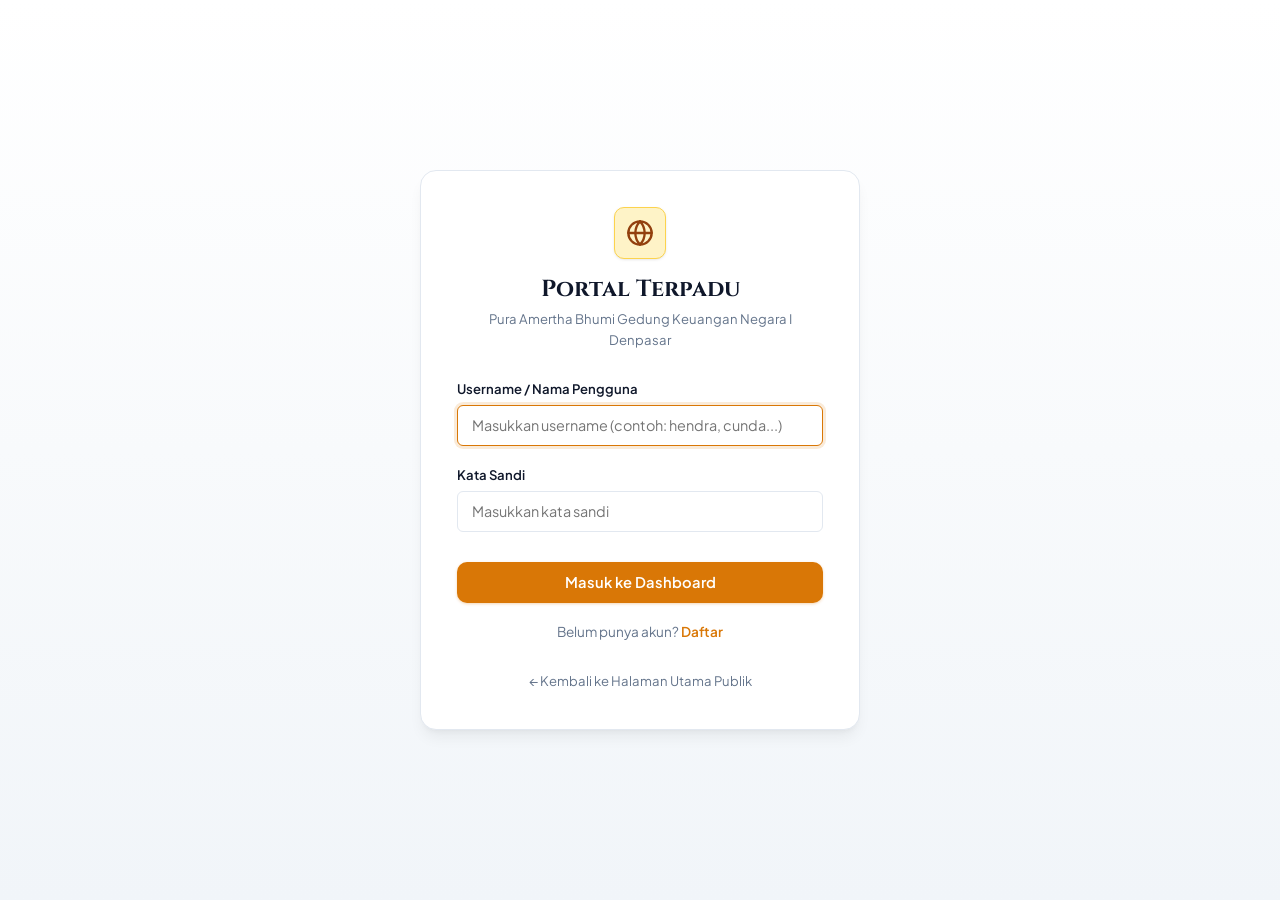
==== commit 1e90cd00: "feature edit" ====
--- a/admin.html
+++ b/admin.html
@@ -864,8 +864,8 @@
                     <input type="text" id="profNama" required placeholder="Nama Lengkap">
                   </div>
                   <div class="form-group" style="flex: 1;">
-                    <label for="profNip">Nomor Induk Pegawai (NIP)</label>
-                    <input type="text" id="profNip" readonly disabled style="background: var(--bg-card-subtle); color: var(--text-muted); cursor: not-allowed;">
+                    <label for="profNip">Nomor Induk Pegawai (NIP - Opsional)</label>
+                    <input type="text" id="profNip" placeholder="18 digit NIP (kosongkan jika opsional)">
                   </div>
                 </div>
 
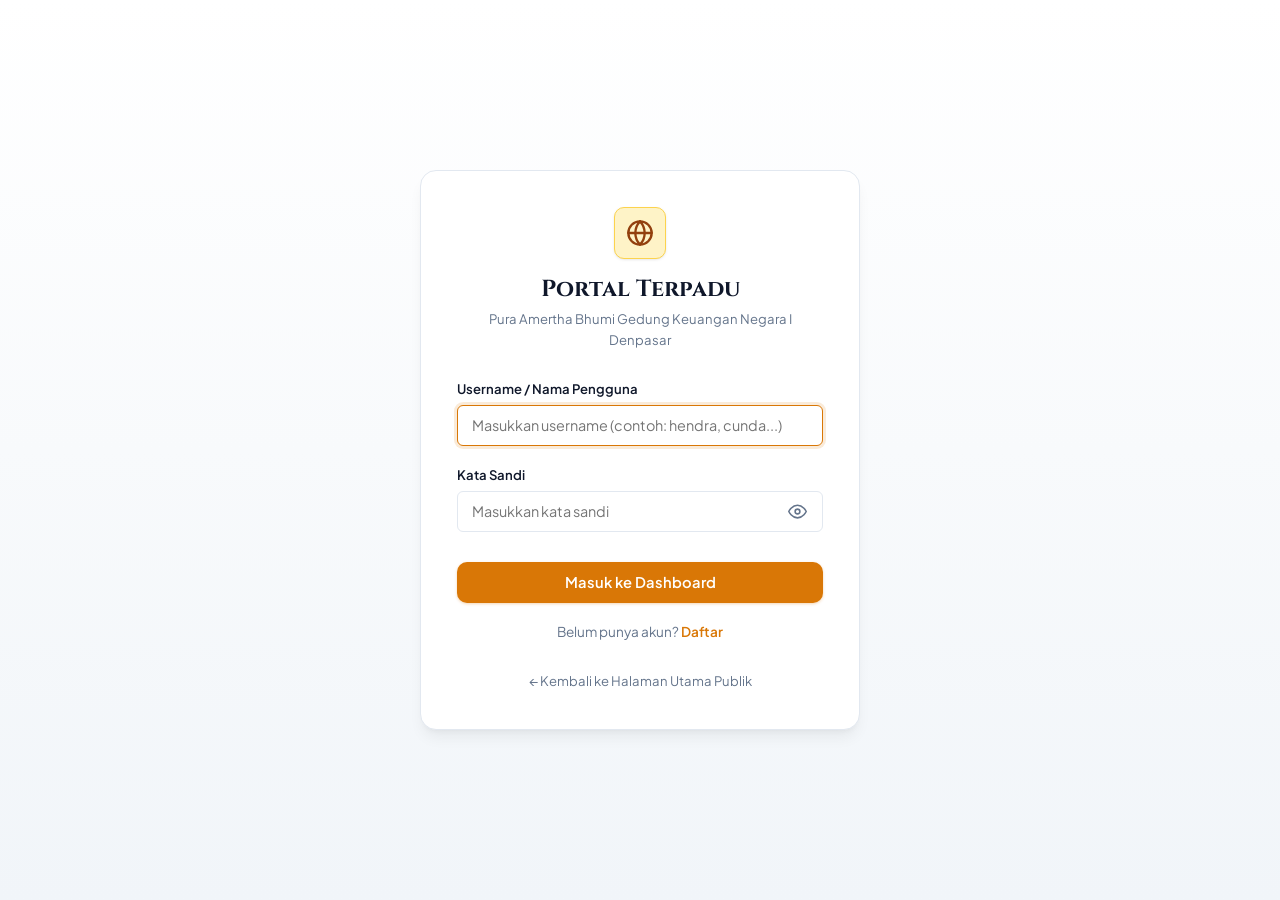
==== commit 9d2ce018: "bug fixes" ====
--- a/admin.html
+++ b/admin.html
@@ -921,15 +921,30 @@
                 <div class="form-row">
                   <div class="form-group" style="flex: 1;">
                     <label for="passLama">Kata Sandi Saat Ini *</label>
-                    <input type="password" id="passLama" required placeholder="Masukkan kata sandi saat ini">
+                    <div style="position: relative; display: flex; align-items: center;">
+                      <input type="password" id="passLama" required placeholder="Masukkan kata sandi saat ini" style="padding-right: 2.5rem;">
+                      <button type="button" class="btn-toggle-pw" data-target="passLama" style="position: absolute; right: 0.5rem; background: none; border: none; cursor: pointer; color: var(--text-muted); display: flex; align-items: center; justify-content: center; padding: 0.25rem;" title="Lihat Kata Sandi">
+                        <svg class="icon-pw-eye" viewBox="0 0 24 24" style="width: 17px; height: 17px; fill: none; stroke: currentColor; stroke-width: 2; stroke-linecap: round; stroke-linejoin: round;"><path d="M1 12s4-8 11-8 11 8 11 8-4 8-11 8-11-8-11-8z"></path><circle cx="12" cy="12" r="3"></circle></svg>
+                      </button>
+                    </div>
                   </div>
                   <div class="form-group" style="flex: 1;">
                     <label for="passBaru">Kata Sandi Baru *</label>
-                    <input type="password" id="passBaru" required placeholder="Minimal 6 karakter">
+                    <div style="position: relative; display: flex; align-items: center;">
+                      <input type="password" id="passBaru" required placeholder="Minimal 6 karakter" style="padding-right: 2.5rem;">
+                      <button type="button" class="btn-toggle-pw" data-target="passBaru" style="position: absolute; right: 0.5rem; background: none; border: none; cursor: pointer; color: var(--text-muted); display: flex; align-items: center; justify-content: center; padding: 0.25rem;" title="Lihat Kata Sandi">
+                        <svg class="icon-pw-eye" viewBox="0 0 24 24" style="width: 17px; height: 17px; fill: none; stroke: currentColor; stroke-width: 2; stroke-linecap: round; stroke-linejoin: round;"><path d="M1 12s4-8 11-8 11 8 11 8-4 8-11 8-11-8-11-8z"></path><circle cx="12" cy="12" r="3"></circle></svg>
+                      </button>
+                    </div>
                   </div>
                   <div class="form-group" style="flex: 1;">
                     <label for="passKonfirmasi">Konfirmasi Kata Sandi Baru *</label>
-                    <input type="password" id="passKonfirmasi" required placeholder="Ulangi kata sandi baru">
+                    <div style="position: relative; display: flex; align-items: center;">
+                      <input type="password" id="passKonfirmasi" required placeholder="Ulangi kata sandi baru" style="padding-right: 2.5rem;">
+                      <button type="button" class="btn-toggle-pw" data-target="passKonfirmasi" style="position: absolute; right: 0.5rem; background: none; border: none; cursor: pointer; color: var(--text-muted); display: flex; align-items: center; justify-content: center; padding: 0.25rem;" title="Lihat Kata Sandi">
+                        <svg class="icon-pw-eye" viewBox="0 0 24 24" style="width: 17px; height: 17px; fill: none; stroke: currentColor; stroke-width: 2; stroke-linecap: round; stroke-linejoin: round;"><path d="M1 12s4-8 11-8 11 8 11 8-4 8-11 8-11-8-11-8z"></path><circle cx="12" cy="12" r="3"></circle></svg>
+                      </button>
+                    </div>
                   </div>
                 </div>
 
